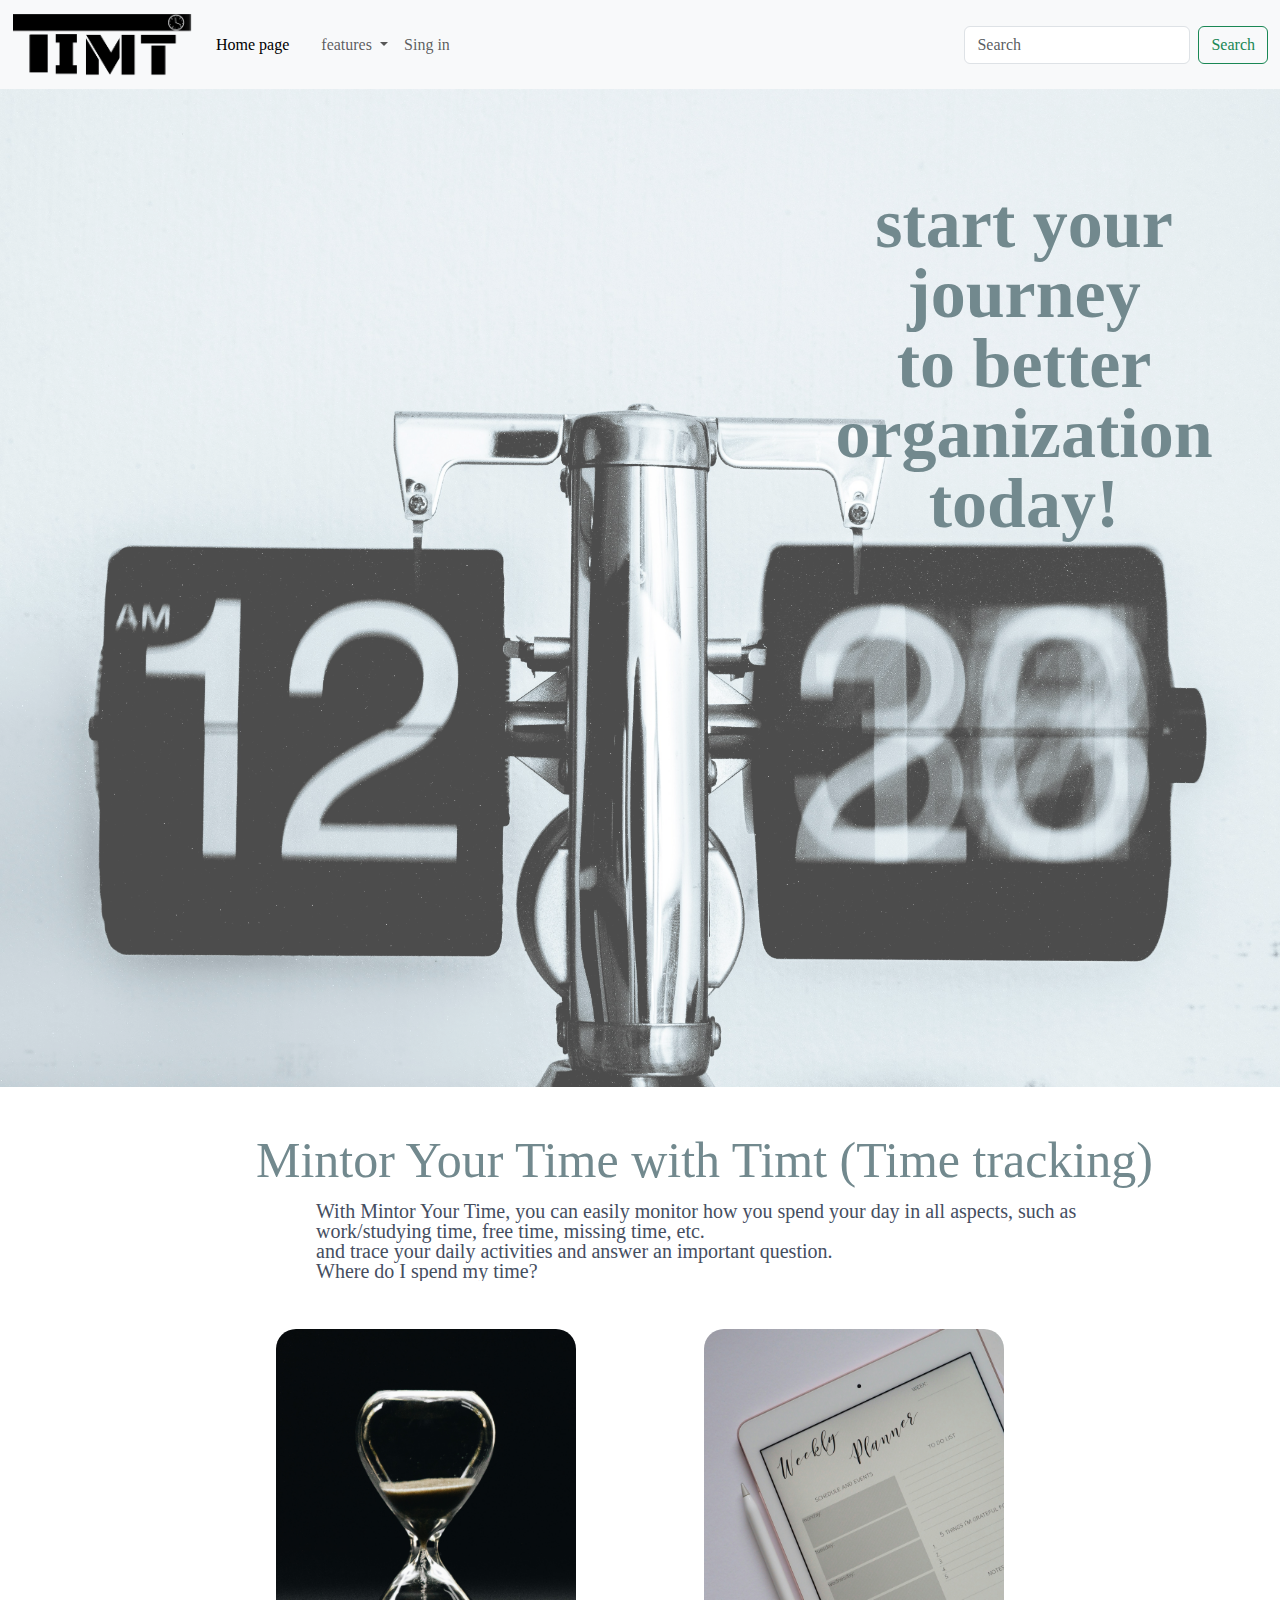
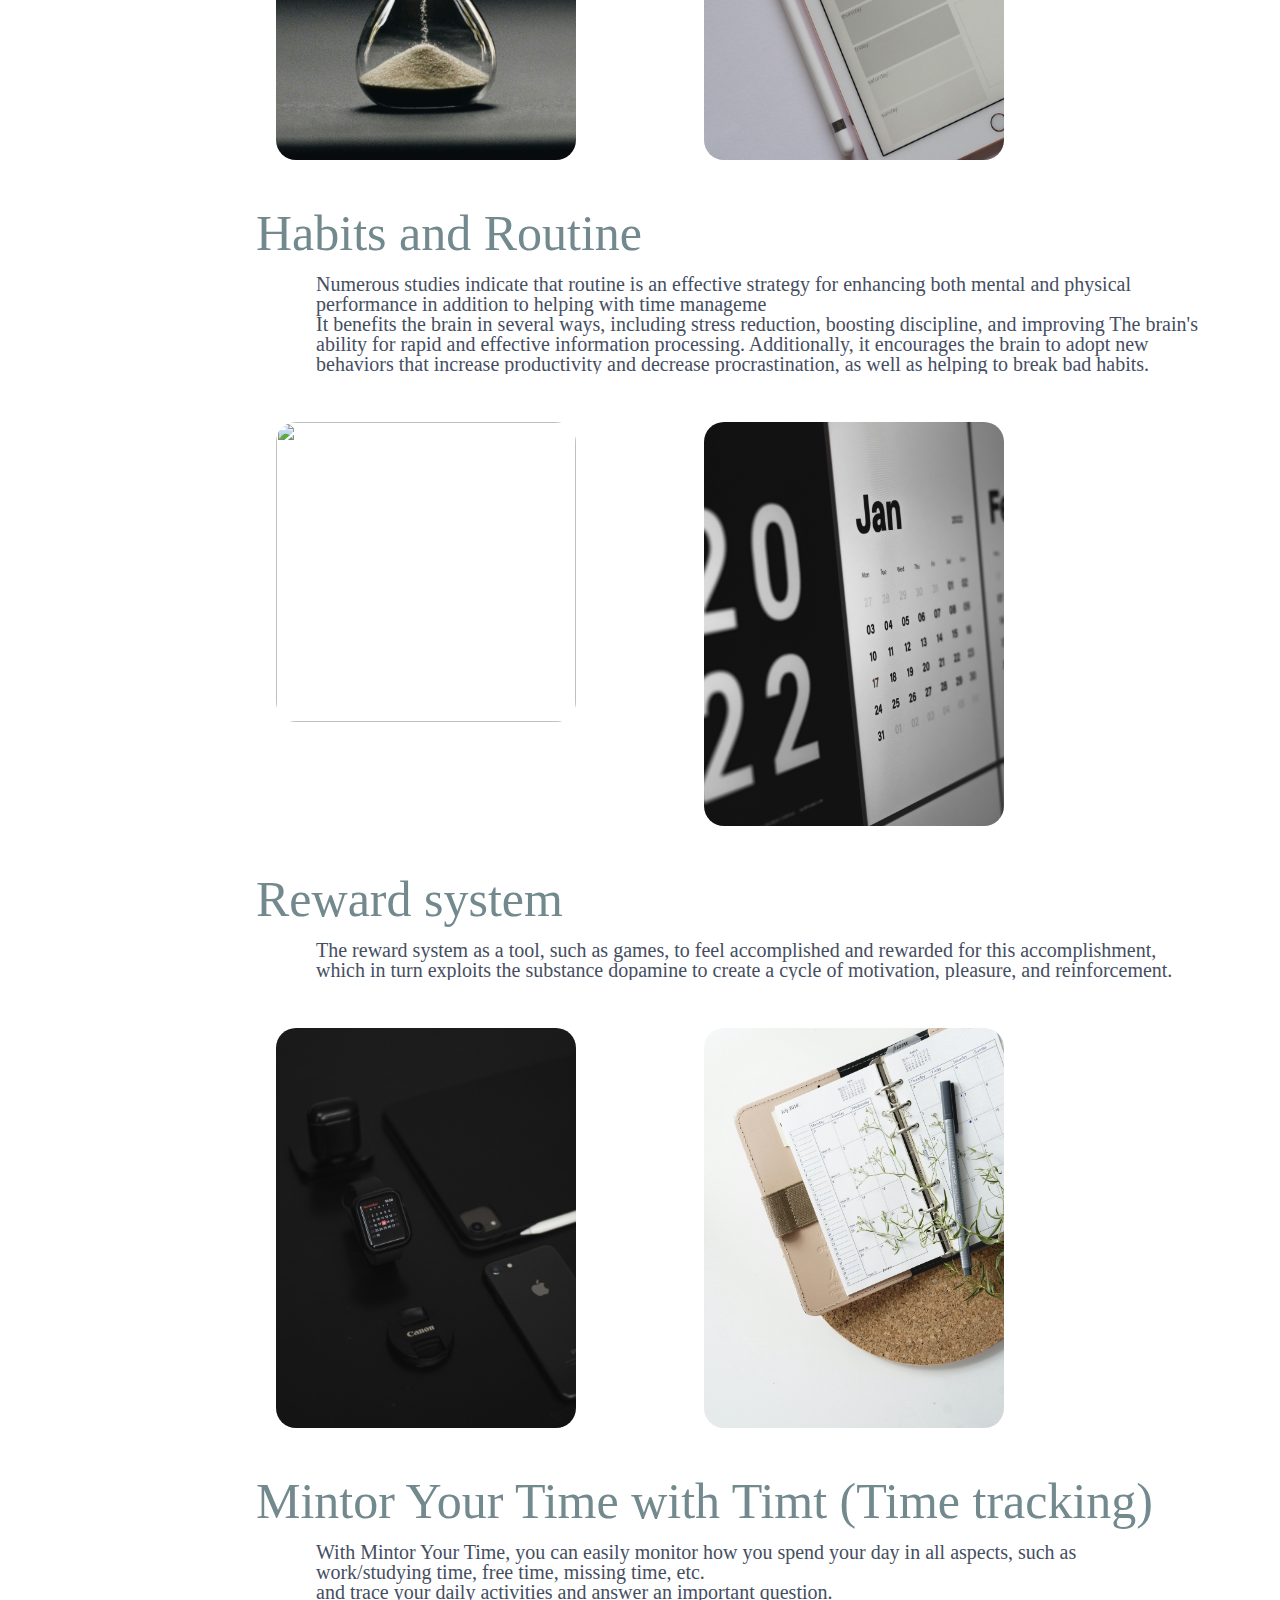
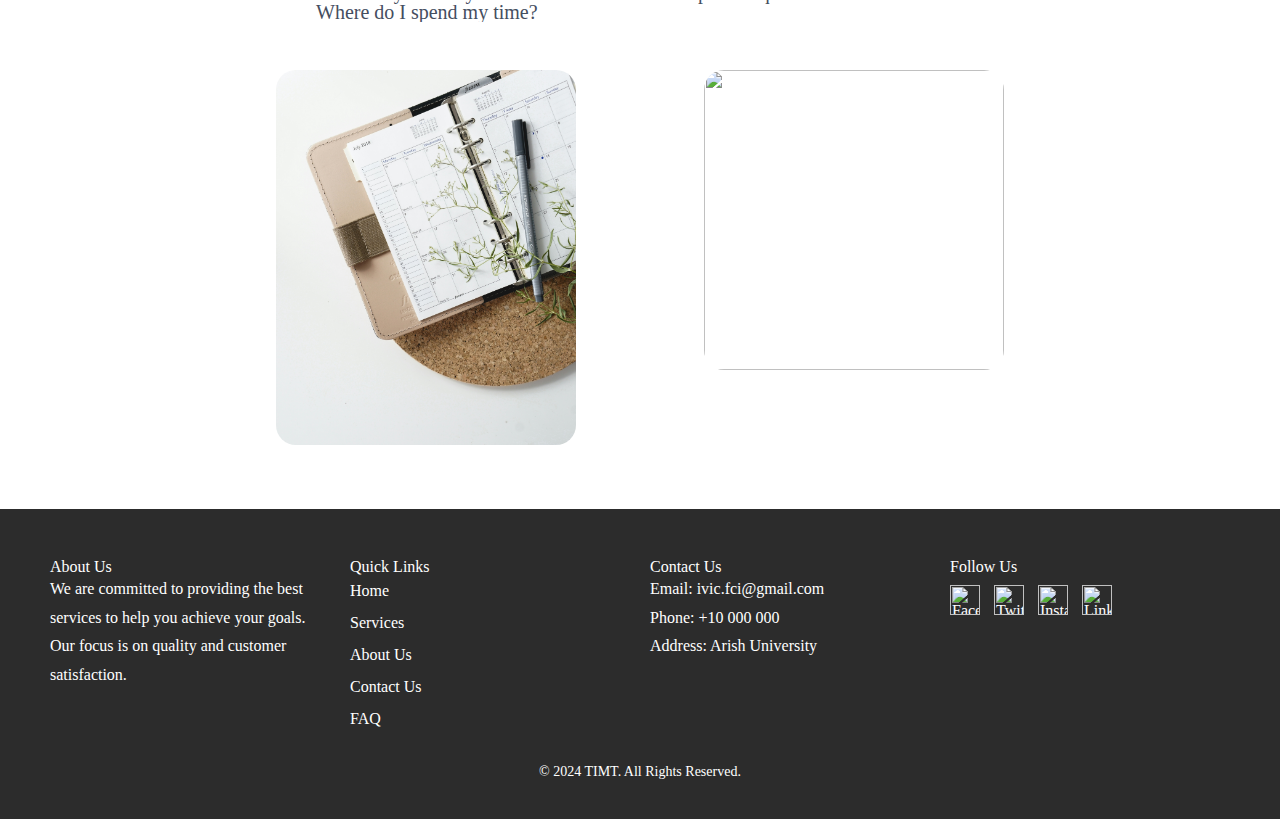
==== index.html @ c0a544ad "Create index.html" ====
<html>
    <head>
      <title>time management</title>
      <meta charset="UTF-8">
<meta name="viewport" content="width=device-width, initial-scale=1.0">
         <link rel="stylesheet" href="css/homepage.css"/>
         <link rel="stylesheet" href="css/bootstrap.css">
         <link rel="stylesheet" href="css/home.css">
         <link rel="icon" href="logos/Favicon.png">
         
    </head>
    <body>
      <!-- start navbar -->
      <nav class="navbar navbar-expand-lg bg-body-tertiary">
        <div class="container-fluid">
          <a class="navbar-brand" href="#" ><img src="logos/Timt logo.png"40px" height="20px" class="tlogo"></a>
          <button class="navbar-toggler" type="button" data-bs-toggle="collapse" data-bs-target="#navbarSupportedContent" aria-controls="navbarSupportedContent" aria-expanded="false" aria-label="Toggle navigation">
            <span class="navbar-toggler-icon"></span>
          </button>
          <div class="collapse navbar-collapse" id="navbarSupportedContent">
            <ul class="navbar-nav me-auto mb-2 mb-lg-0">
              <li class="nav-item">
                <a class="nav-link active" aria-current="page" href="#">Home page</a>
              </li>
              <li class="nav-item">
                <a class="nav-link" href="#"></a>
              </li>
              <li class="nav-item dropdown">
                <a class="nav-link dropdown-toggle" href="#" role="button" data-bs-toggle="dropdown" aria-expanded="false">
                  features
                </a>
                <ul class="dropdown-menu">
                  <li><a class="dropdown-item" href="time tracking.html">Time Tracking</a></li>
                  <li><a class="dropdown-item" href="#">Habits and Routine</a></li>
                  <li><a class="dropdown-item" href="#">Reward system</a></li>
                  <li><a class="dropdown-item" href="#">Documentation/Dairy</a></li>
                  <!-- <li><hr class="dropdown-divider"></li> -->
                  <!-- <li><a class="dropdown-item" href="#">Something else here</a></li> -->
                </ul>
              </li>
              <li class="nav-item">
                <a class="nav-link " href="Sign In.html" >Sing in</a>
              </li>
            </ul>
            <form class="d-flex" role="search">
              <input class="form-control me-2" type="search" placeholder="Search" aria-label="Search">
              <button class="btn btn-outline-success" type="submit">Search</button>
            </form>
          </div>
        </div>
      </nav>
      <!-- end nav bar -->
       <!-- start body  -->
        <div class="div-img">
          <img src="pics/home/f1.2.jpg" class="img1" >
          <div class="text-img"  >
            start your journey <br>
               to better organization<br>
               today!</div>
        </div>
        <!-- <div class="div1">
          expolre your favorite feature to start manage your life !
        </div>
         -->
        <!-- end body  -->
         <!-- implement each feautre  -->
          <!-- feature1 -->
           <br>
           <br>
           <br>
              <div>
                <div class="f1d">
                  <h1 class="f1">Mintor Your Time with Timt (Time tracking)</h1>
                  <br>
                  <pre class="f1p">With Mintor Your Time, you can easily monitor how you spend your day in all aspects, such as 
work/studying time, free time, missing time, etc. 
and trace your daily activities and answer an important question.
Where do I spend my time?</pre>
                </div>
                <br>
                <br>
                <br>
                  <div class="f1img">
                     <img src="pics/home/f1.1.jpg" >
                  
                
                     <img src="pics/home/f2.1.jpg">
                  </div>
                

              </div>

          <!-- feature1 -->
          <!-- feature2 -->
           <br>
           <br>
           <br>
              <div>
                <div class="f2d">
                  <h1 class="f2">Habits and Routine</h1>
                  <br>
                  <pre class="f2p">Numerous studies indicate that routine is an effective strategy for enhancing both mental and physical 
performance in addition to helping with time manageme
It benefits the brain in several ways, including stress reduction, boosting discipline, and improving The brain's 
ability for rapid and effective information processing. Additionally, it encourages the brain to adopt new 
behaviors that increase productivity and decrease procrastination, as well as helping to break bad habits.</pre>
                </div>
                <br>
                <br>
                <br>
                  <div class="f2img">
                     <img src="pics/home/f2.3.jpg" >
                  
                
                     <img src="pics/home/f3.1.jpg">
                  </div>
                

              </div>

          <!-- feature2 -->
          <!-- feature3 -->
           <br>
           <br>
           <br>
              <div>
                <div class="f3d">
                  <h1 class="f3">Reward system</h1>
                  <br>
                  <pre class="f3p">The reward system as a tool, such as games, to feel accomplished and rewarded for this accomplishment, 
which in turn exploits the substance dopamine to create a cycle of motivation, pleasure, and reinforcement.</pre>
                </div>
                <br>
                <br>
                <br>
                  <div class="f3img">
                     <img src="pics/home/f3.2.jpg" >
                  
                
                     <img src="pics/home/f3.3.jpg">
                  </div>
                

              </div>

          <!-- feature3 -->
          <!-- feature4 -->
           <br>
           <br>
           <br>
              <div>
                <div class="f4d">
                  <h1 class="f4">Mintor Your Time with Timt (Time tracking)</h1>
                  <br>
                  <pre class="f4p">With Mintor Your Time, you can easily monitor how you spend your day in all aspects, such as 
work/studying time, free time, missing time, etc. 
and trace your daily activities and answer an important question.
Where do I spend my time?</pre>
                </div>
                <br>
                <br>
                <br>
                  <div class="f4img">
                     <img src="pics/home/f3.3.jpg" >
                  
                
                     <img src="pics/home/f4.3.jpg">
                  </div>
                

              </div>

          <!-- feature4 -->
         <!-- implement each feautre  -->
            <br>
            <br>
            <br>
            <br>
         <!-- start footer -->
         <footer style="background-color: #2c2c2c; color: #fff; padding: 40px 20px;">
          <div style="max-width: 1200px; margin: auto; display: flex; flex-wrap: wrap; justify-content: space-between;">
      
              <!-- قسم عن الشركة -->
              <div style="flex: 1; min-width: 250px; margin: 10px;">
                  <h3>About Us</h3>
                  <p style="line-height: 1.8;">
                      We are committed to providing the best services to help you achieve your goals. Our focus is on quality and customer satisfaction.
                  </p>
              </div>
      
              <!-- قسم الروابط السريعة -->
              <div style="flex: 1; min-width: 250px; margin: 10px;">
                  <h3>Quick Links</h3>
                  <ul style="list-style: none; padding: 0; line-height: 2;">
                      <li><a href="#home" style="color: #fff; text-decoration: none;">Home</a></li>
                      <li><a href="#services" style="color: #fff; text-decoration: none;">Services</a></li>
                      <li><a href="about us.html" style="color: #fff; text-decoration: none;">About Us</a></li>
                      <li><a href="#contact" style="color: #fff; text-decoration: none;">Contact Us</a></li>
                      <li><a href="FAQ.html" style="color: #fff; text-decoration: none;">FAQ</a></li>
                  </ul>
              </div>
      
              <!-- قسم التواصل -->
              <div style="flex: 1; min-width: 250px; margin: 10px;">
                  <h3>Contact Us</h3>
                  <p style="line-height: 1.8;">
                      Email: ivic.fci@gmail.com<br>
                      Phone: +10 000 000<br>
                      Address: Arish University
                  </p>
              </div>
      
              <!-- قسم وسائل التواصل الاجتماعي -->
              <div style="flex: 1; min-width: 250px; margin: 10px;">
                  <h3>Follow Us</h3>
                  <div style="margin-top: 10px;">
                      <a href="#" style="color: #fff; text-decoration: none; margin-right: 10px;">
                          <img src="https://cdn-icons-png.flaticon.com/512/733/733547.png" alt="Facebook" style="width: 30px;">
                      </a>
                      <a href="#" style="color: #fff; text-decoration: none; margin-right: 10px;">
                          <img src="https://cdn-icons-png.flaticon.com/512/733/733558.png" alt="Twitter" style="width: 30px;">
                      </a>
                      <a href="#" style="color: #fff; text-decoration: none; margin-right: 10px;">
                          <img src="https://cdn-icons-png.flaticon.com/512/733/733585.png" alt="Instagram" style="width: 30px;">
                      </a>
                      <a href="#" style="color: #fff; text-decoration: none;">
                          <img src="https://cdn-icons-png.flaticon.com/512/733/733553.png" alt="LinkedIn" style="width: 30px;">
                      </a>
                  </div>
              </div>
      
          </div>
      
          <!-- قسم حقوق الملكية -->
          <div style="text-align: center; margin-top: 20px; font-size: 14px;">
              &copy; 2024 TIMT. All Rights Reserved.
          </div>
      </footer>
          <!-- end footer  -->
     

    <script src="https://cdn.jsdelivr.net/npm/@popperjs/core@2.11.8/dist/umd/popper.min.js" integrity="sha384-I7E8VVD/ismYTF4hNIPjVp/Zjvgyol6VFvRkX/vR+Vc4jQkC+hVqc2pM8ODewa9r" crossorigin="anonymous"></script>
    <script src="https://cdn.jsdelivr.net/npm/bootstrap@5.3.1/dist/js/bootstrap.min.js" integrity="sha384-Rx+T1VzGupg4BHQYs2gCW9It+akI2MM/mndMCy36UVfodzcJcF0GGLxZIzObiEfa" crossorigin="anonymous"></script>
     <!-- <script src="bootstrap/bootstrap-5.3.1/dist/js/bootstrap.js"></script> -->
    <script src="js/home.js"></script>

<?php  include 'php/Home.php' ?>

    </body>
</html>
---- css/homepage.css ----
/* .container-fluid{
background-color: rgb(119, 91, 91);
} */
.navbar-brand {
   font-style:italic;
   font-size: larger;
   /* position: fixed; */
   height: 5%;
   

}
/* .img1 {
    width: 100%;
    opacity: 0.5;
} */
 body {
    margin: 0;
    font-family: Arial, Helvetica, sans-serif;
 }
 .div-img {
    position: relative;
 }
.div-img img{
   width: 100%;
   height: auto;
   opacity: 0.7;

}
.text-img {
    position: absolute;
    top: 10%;
    padding-left: 0px;
    left: 60% ;
    /* transform: translate(-10% ,-90%); */
    color: rgb(114, 137, 142);
    font-size: 70px;
    font-weight: bold;
    text-align: center;
    /* background: rgba(0, 0, 0, 0.5); */
    /* padding: 20px; */
}
.div1 {
    color: rgb(114, 137, 142);
    font-size: 50px;
    font-weight: bold;
    text-align: center;
    width: 40%;
}


.f1d{
   /* background-color: black; */
   padding-left: 20%;
}
.f1 {
   font-size: 50px;
   color:  rgb(114, 137, 142) ;
   /* transition: all 0.6s ease-in-out; */
}
.f1p {
   font-size: 20px;
   color: rgb(69, 78, 95);
   padding-left: 60px ;
}
.f1img {
   display: flex;
   justify-content: center;
   gap: 10%;

}
.f1img img {
   width: 300px;
   height: auto;
   border-radius: 20px;
   
}

.f2d{
   /* background-color: black; */
   padding-left: 20%;
}
.f2 {
   font-size: 50px;
   color:  rgb(114, 137, 142) ;
}
.f2p {
   font-size: 20px;
   color: rgb(69, 78, 95);
   padding-left: 60px ;
}
.f2img {
   display: flex;
   justify-content: center;
   gap: 10%;

}
.f2img img {
   width: 300px;
   height: auto;
   border-radius: 20px;
}


.f3d{
   /* background-color: black; */
   padding-left: 20%;
}
.f3 {
   font-size: 50px;
   color:  rgb(114, 137, 142) ;
}
.f3p {
   font-size: 20px;
   color: rgb(69, 78, 95);
   padding-left: 60px ;
}
.f3img {
   display: flex;
   justify-content: center;
   gap: 10%;

}
.f3img img {
   width: 300px;
   height: auto;
   border-radius: 20px;
}


.f4d{
   /* background-color: black; */
   padding-left: 20%;
}
.f4 {
   font-size: 50px;
   color:  rgb(114, 137, 142) ;
}
.f4p {
   font-size: 20px;
   color: rgb(69, 78, 95);
   padding-left: 60px ;
}
.f4img {
   display: flex;
   justify-content: center;
   gap: 10%;

}
.f4img img {
   width: 300px;
   height: auto;
   border-radius: 20px;
}
---- css/home.css ----
/* http://meyerweb.com/eric/tools/css/reset/ 
   v2.0 | 20110126
   License: none (public domain)
*/

html, body, div, span, applet, object, iframe,
h1, h2, h3, h4, h5, h6, p, blockquote, pre,
a, abbr, acronym, address, big, cite, code,
del, dfn, em, img, ins, kbd, q, s, samp,
small, strike, strong, sub, sup, tt, var,
b, u, i, center,
dl, dt, dd, ol, ul, li,
fieldset, form, label, legend,
table, caption, tbody, tfoot, thead, tr, th, td,
article, aside, canvas, details, embed, 
figure, figcaption, footer, header, hgroup, 
menu, nav, output, ruby, section, summary,
time, mark, audio, video {
	margin: 0;
	padding: 0;
	border: 0;
	font-size: 100%;
	font: inherit;
	vertical-align: baseline;
}
/* HTML5 display-role reset for older browsers */
article, aside, details, figcaption, figure, 
footer, header, hgroup, menu, nav, section {
	display: block;
}
body {
	line-height: 1;
}
ol, ul {
	list-style: none;
}
blockquote, q {
	quotes: none;
}
blockquote:before, blockquote:after,
q:before, q:after {
	content: '';
	content: none;
}
table {
	border-collapse: collapse;
	border-spacing: 0;
}

.tlogo{

	width:180px;
	height:auto;
	transition: .3s;

}




.tlogo:hover{

	width:195px;
	

}


.mintor-pic{
	width:500px;
	scroll-behavior:smooth;
	scrollbar-color: red;
	scroll-padding: 50px;
	scrollbar-width: 80px;
	
}





html{
	scroll-behavior:smooth;
	scrollbar-color: red;
	scroll-padding: 50px;
	
}






@keyframes scale-a-lil {
  from {
    scale: .5;
  }
}
  
@media (prefers-reduced-motion: no-preference) {
  .f1img, .f2img , .f3img , .f4img {
    animation: scale-a-lil linear both;
    animation-timeline: view();
    animation-range: 25vh 75vh;
  }
}



a:hover{
	color:rgb(14, 186, 224) !important; 
	
	
}



/* 
.text-img {
  overflow: hidden; /* Ensures the content is not revealed until the animation */
  border-right: .15em solid orange; /* The typwriter cursor */
  white-space: nowrap; /* Keeps the content on a single line */
  margin: 0 auto; /* Gives that scrolling effect as the typing happens */
  letter-spacing: .15em; /* Adjust as needed */
  animation: 
    typing 3.5s steps(40, end),
    blink-caret .75s step-end infinite;
} */

/* The typing effect
@keyframes typing {
  from { width: 0 }
  to { width: 88% }
}

/* The typewriter cursor effect */
@keyframes blink-caret {
  from, to { border-color: transparent }
  50% { border-color: orange; }
} */
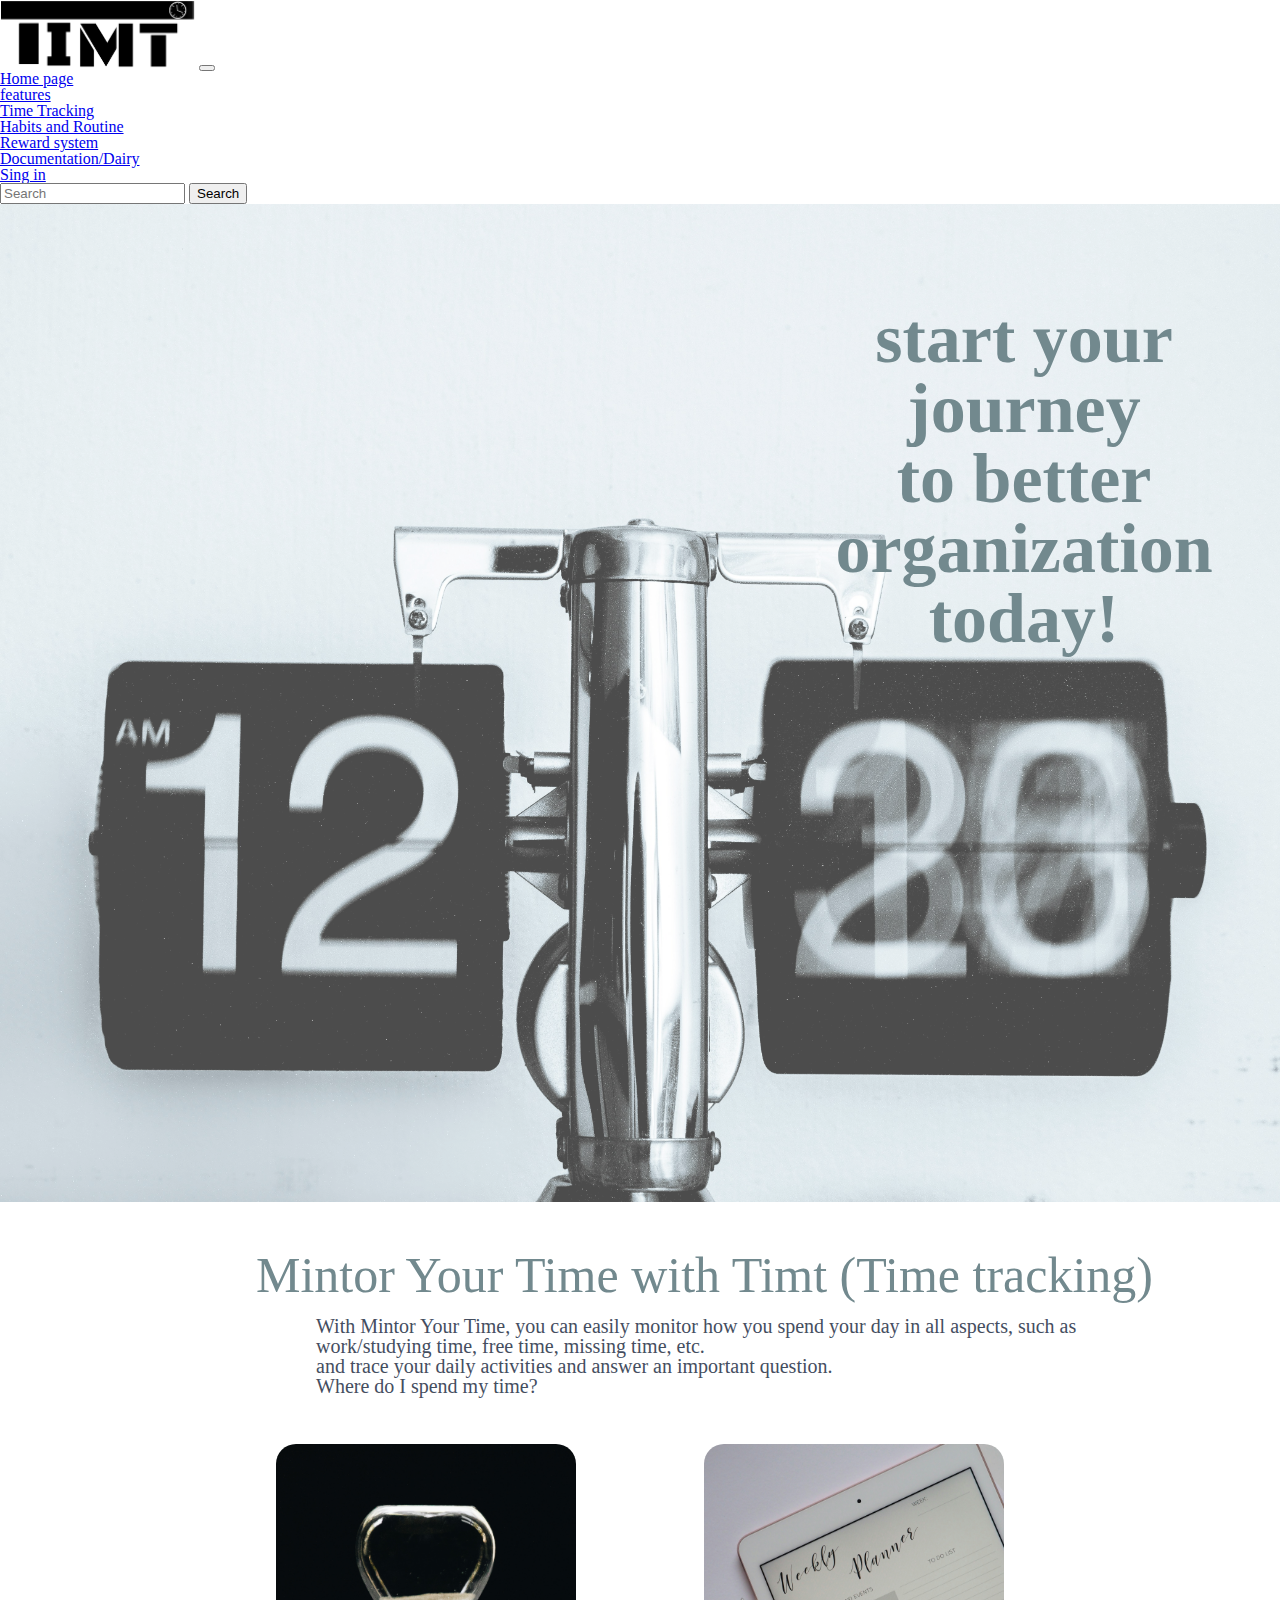
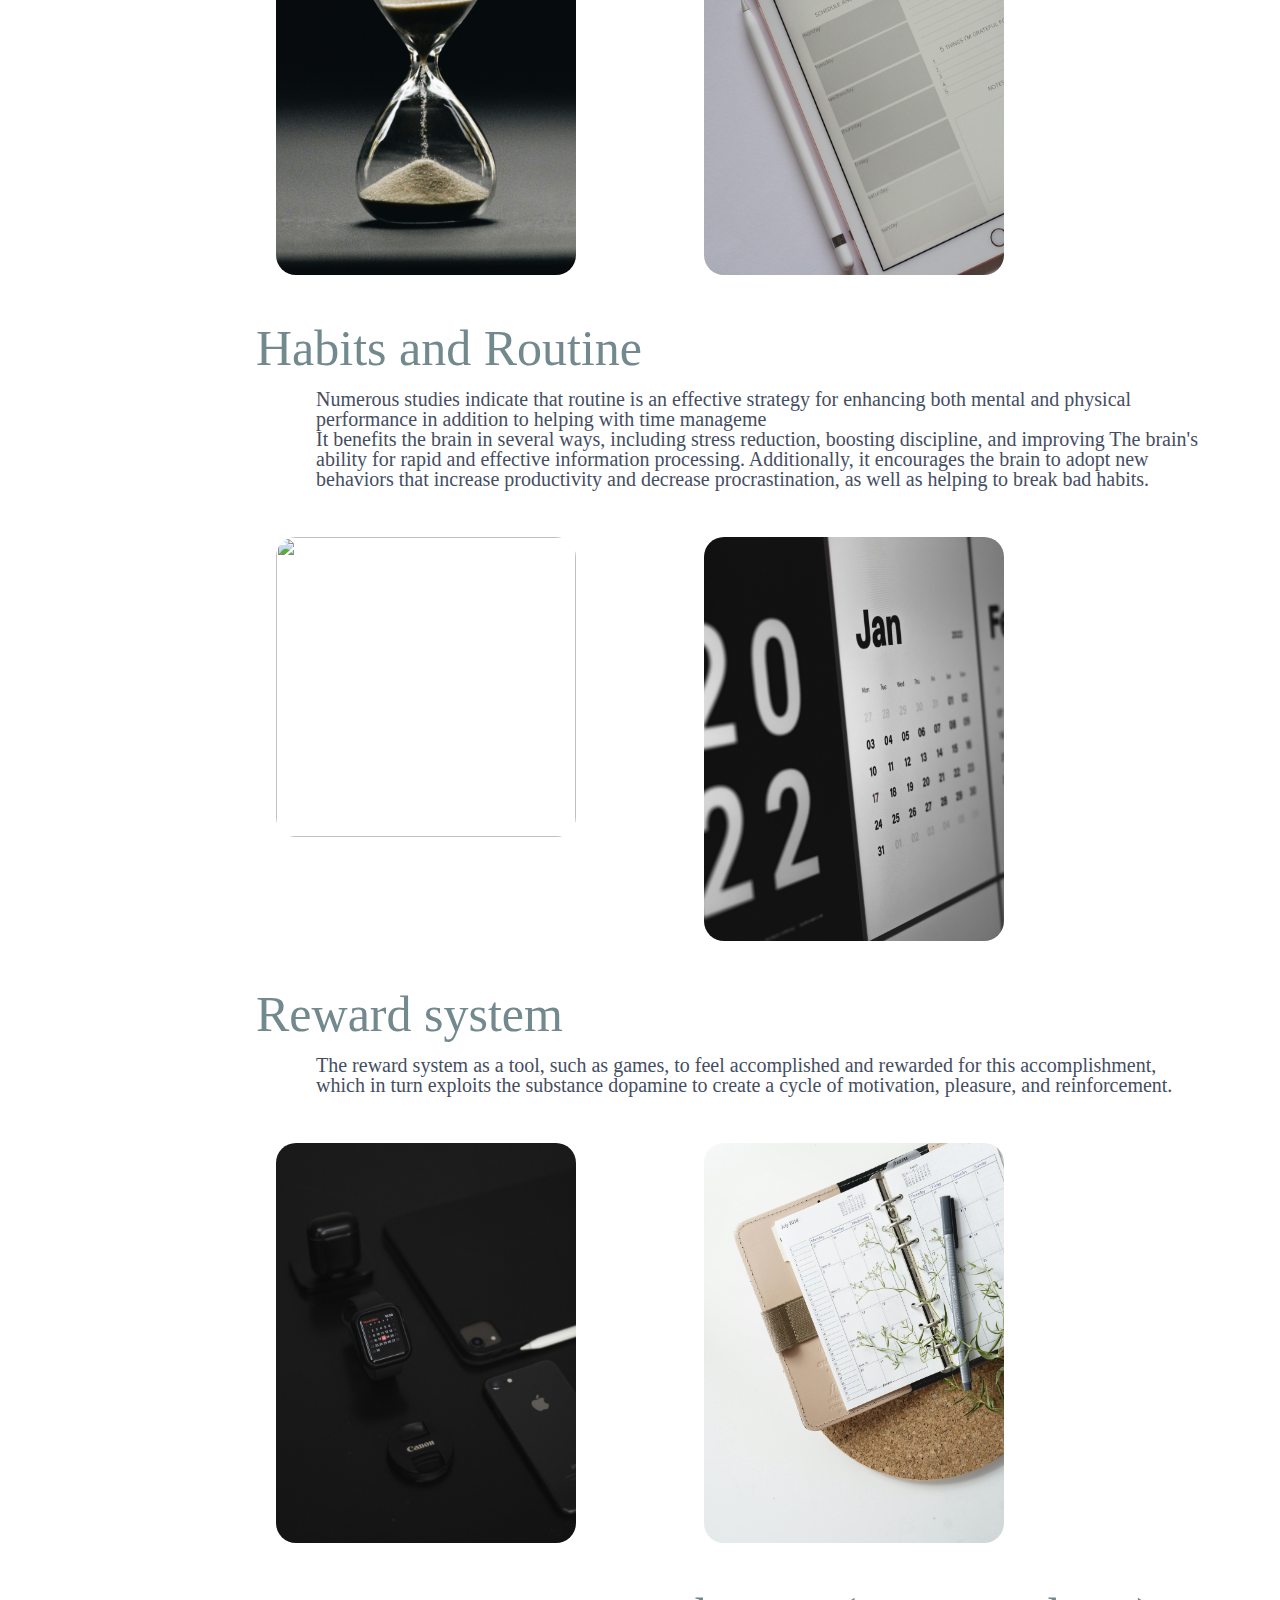
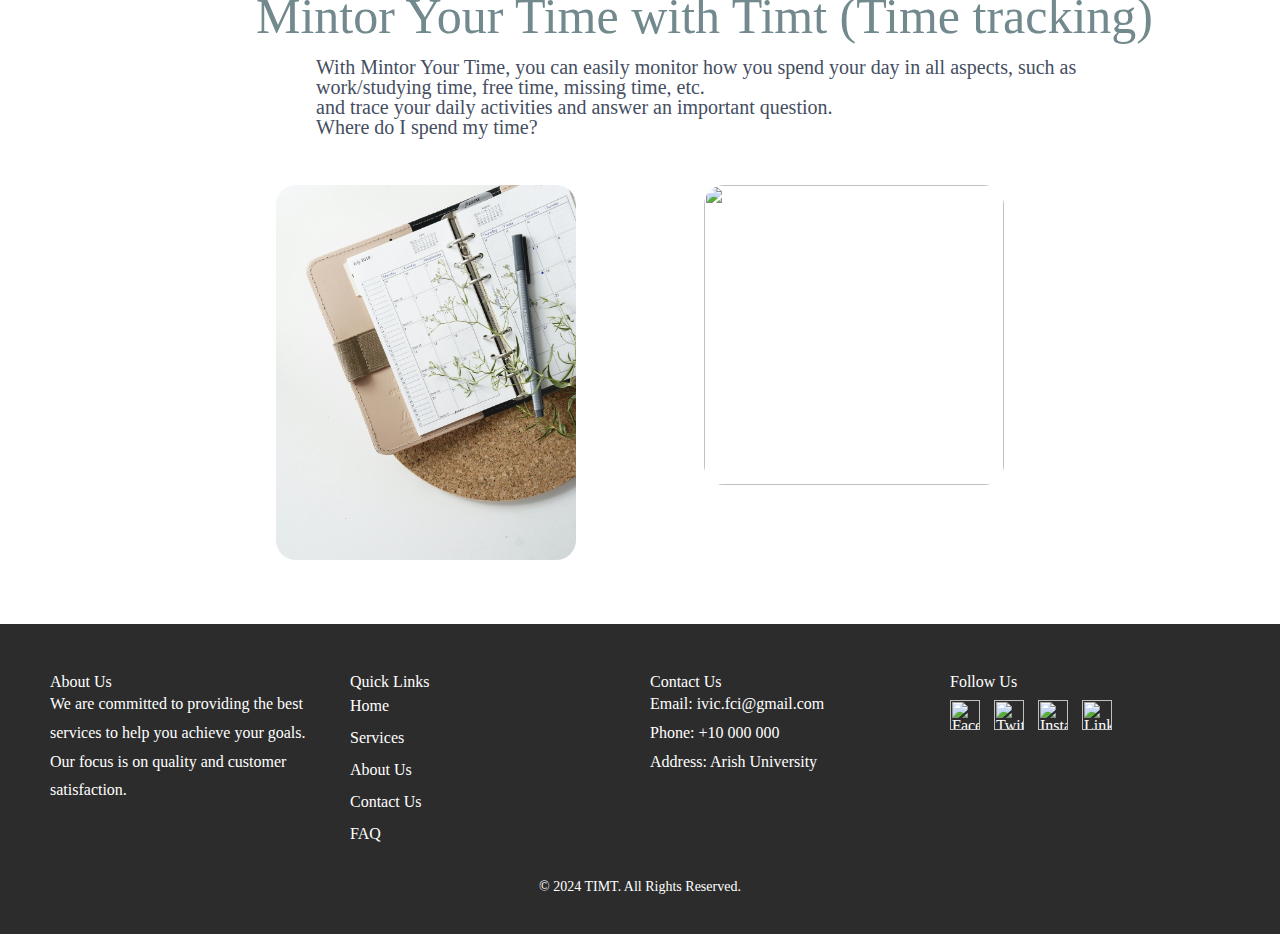
==== commit 37252d8f: "Update index.html" ====
--- a/index.html
+++ b/index.html
@@ -5,7 +5,7 @@
       <meta charset="UTF-8">
 <meta name="viewport" content="width=device-width, initial-scale=1.0">
          <link rel="stylesheet" href="css/homepage.css"/>
-         <link rel="stylesheet" href="css/bootstrap.css">
+         <link rel="stylesheet" href="Bootstrap/bootstrap-5.3.1/dist/css/bootstrap.css">
          <link rel="stylesheet" href="css/home.css">
          <link rel="icon" href="logos/Favicon.png">
          
@@ -32,9 +32,9 @@
                 </a>
                 <ul class="dropdown-menu">
                   <li><a class="dropdown-item" href="time tracking.html">Time Tracking</a></li>
-                  <li><a class="dropdown-item" href="#">Habits and Routine</a></li>
+                  <li><a class="dropdown-item" href="routine.html">Habits and Routine</a></li>
                   <li><a class="dropdown-item" href="#">Reward system</a></li>
-                  <li><a class="dropdown-item" href="#">Documentation/Dairy</a></li>
+                  <li><a class="dropdown-item" href="documentation.html">Documentation/Dairy</a></li>
                   <!-- <li><hr class="dropdown-divider"></li> -->
                   <!-- <li><a class="dropdown-item" href="#">Something else here</a></li> -->
                 </ul>
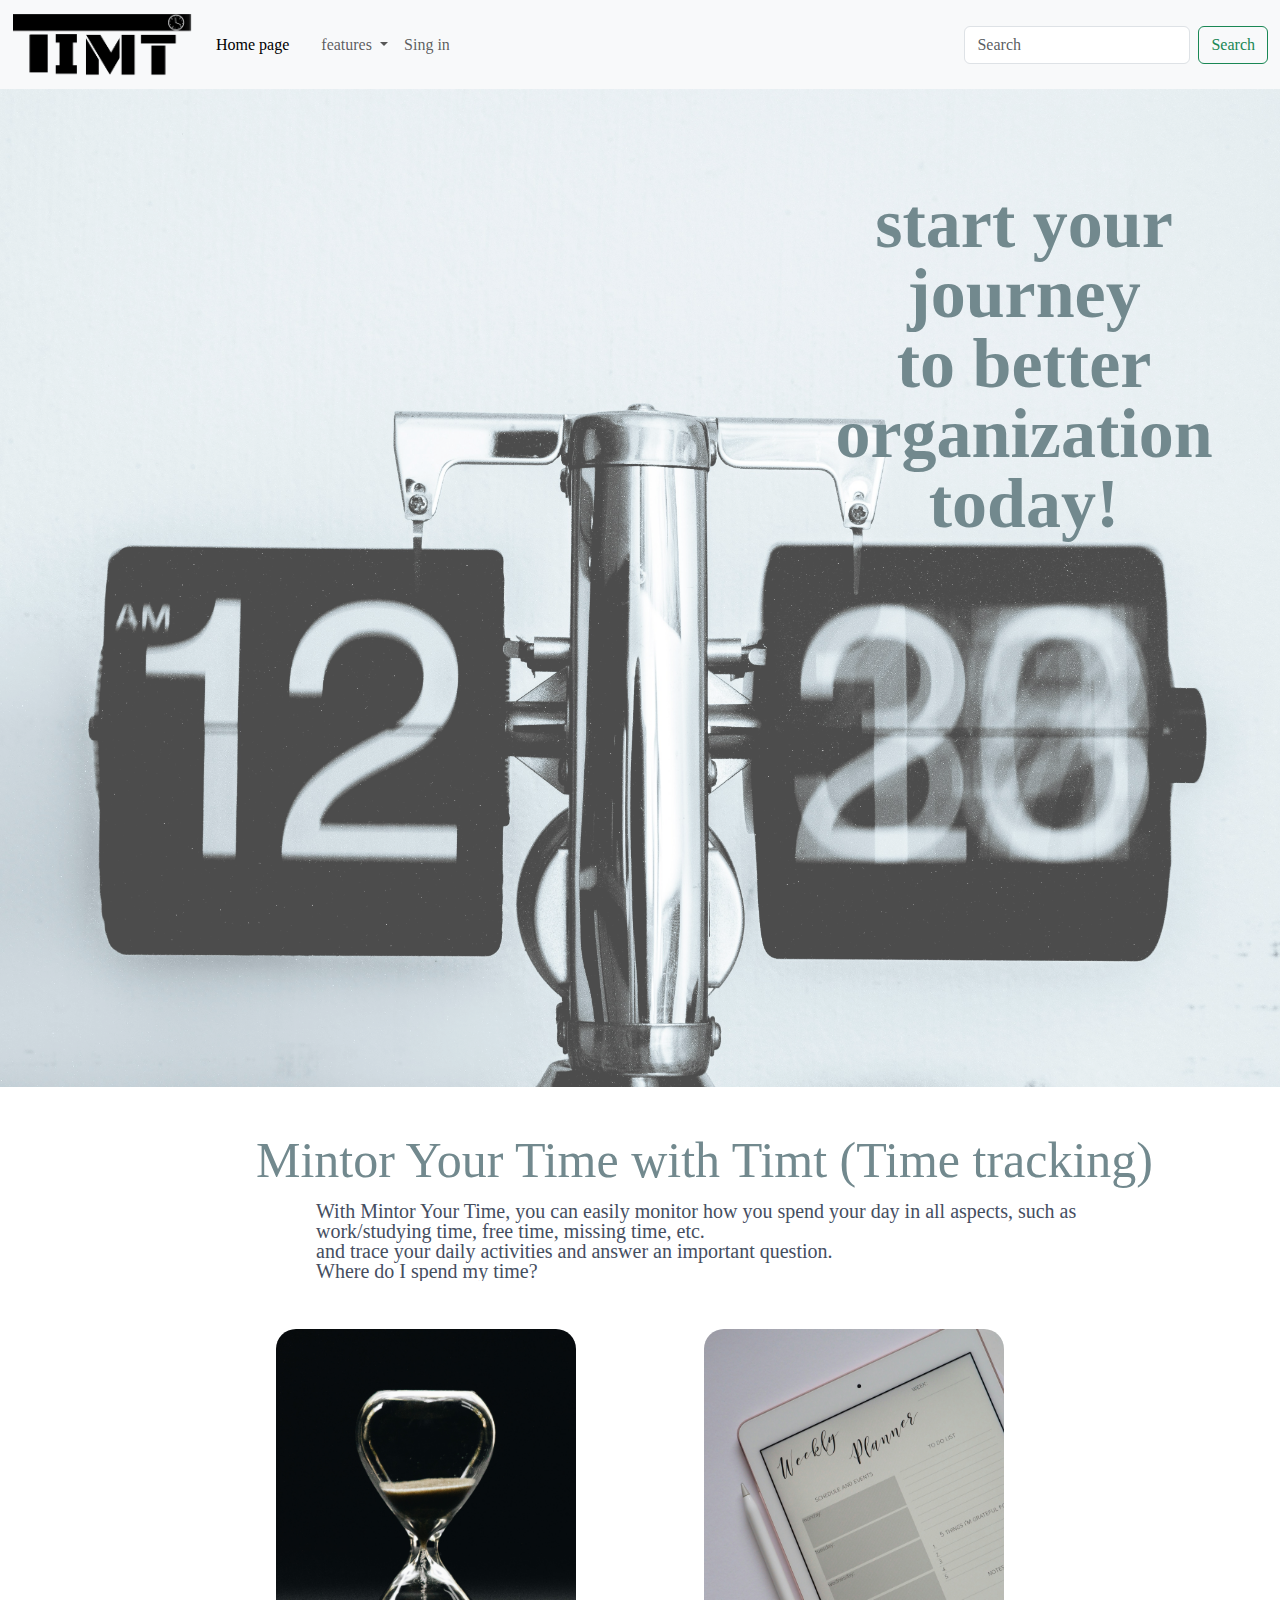
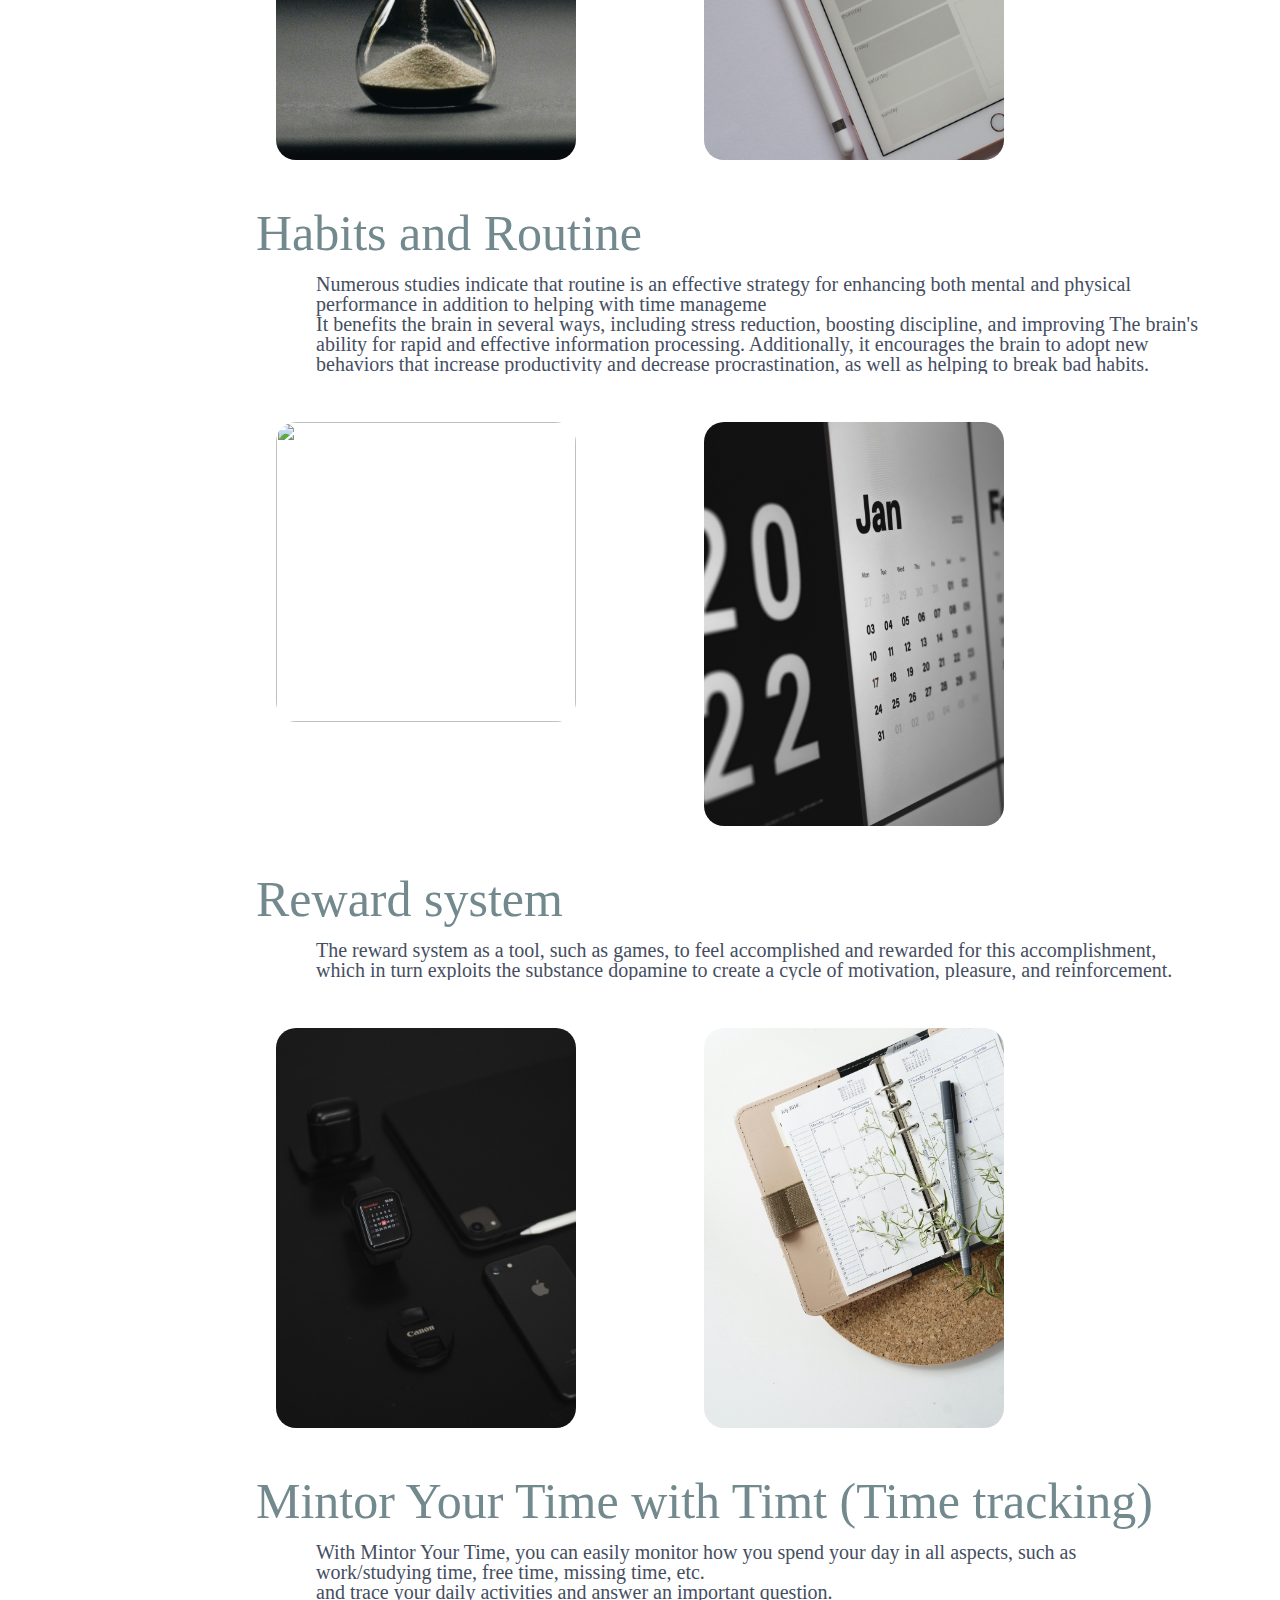
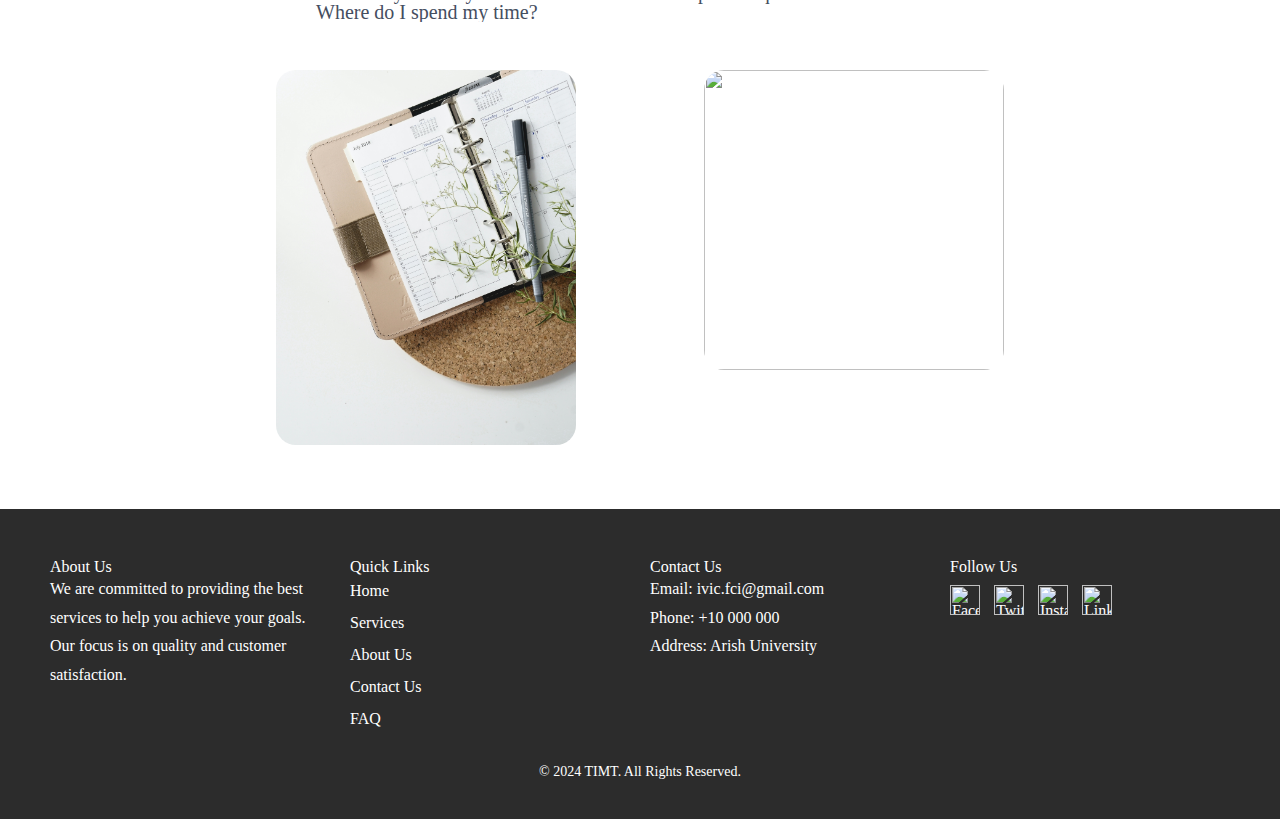
==== commit c6ae72f0: "Update index.html" ====
--- a/index.html
+++ b/index.html
@@ -5,7 +5,7 @@
       <meta charset="UTF-8">
 <meta name="viewport" content="width=device-width, initial-scale=1.0">
          <link rel="stylesheet" href="css/homepage.css"/>
-         <link rel="stylesheet" href="Bootstrap/bootstrap-5.3.1/dist/css/bootstrap.css">
+         <link rel="stylesheet" href="css/bootstrap.css">
          <link rel="stylesheet" href="css/home.css">
          <link rel="icon" href="logos/Favicon.png">
          
